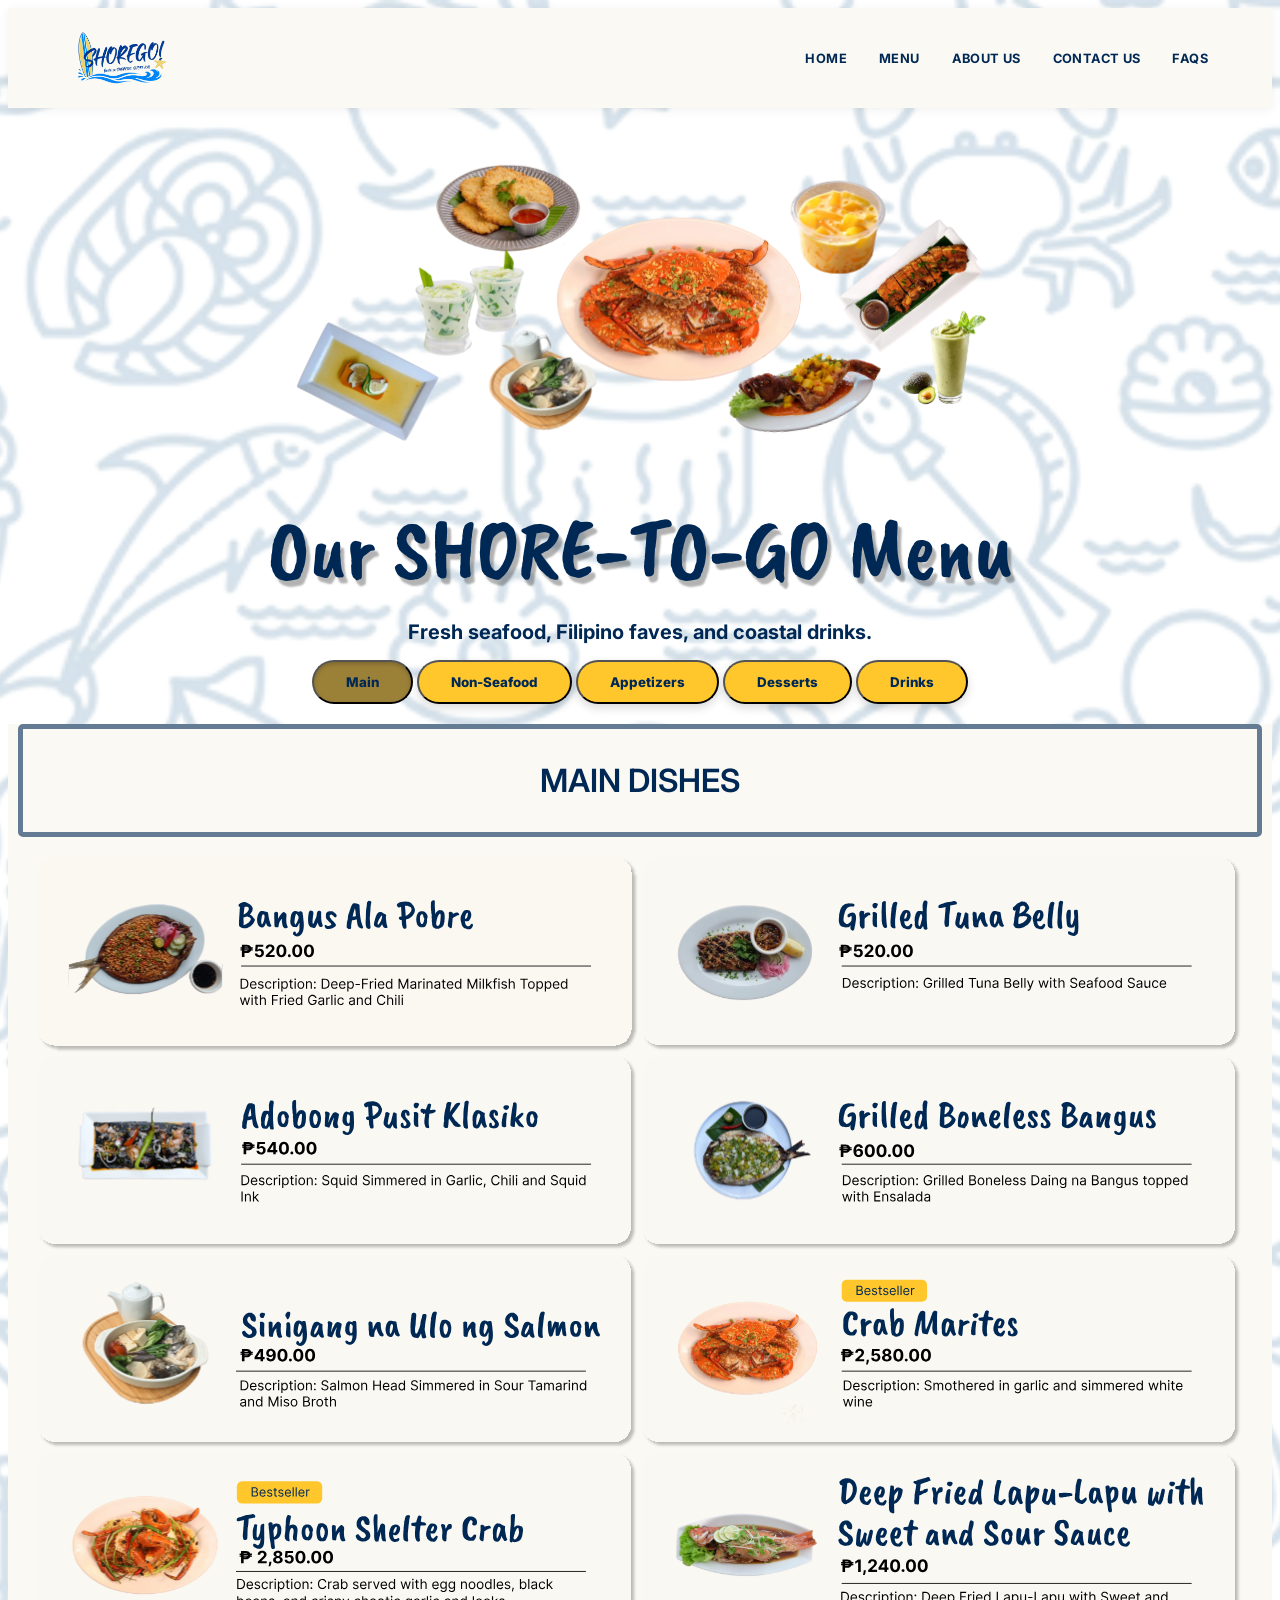
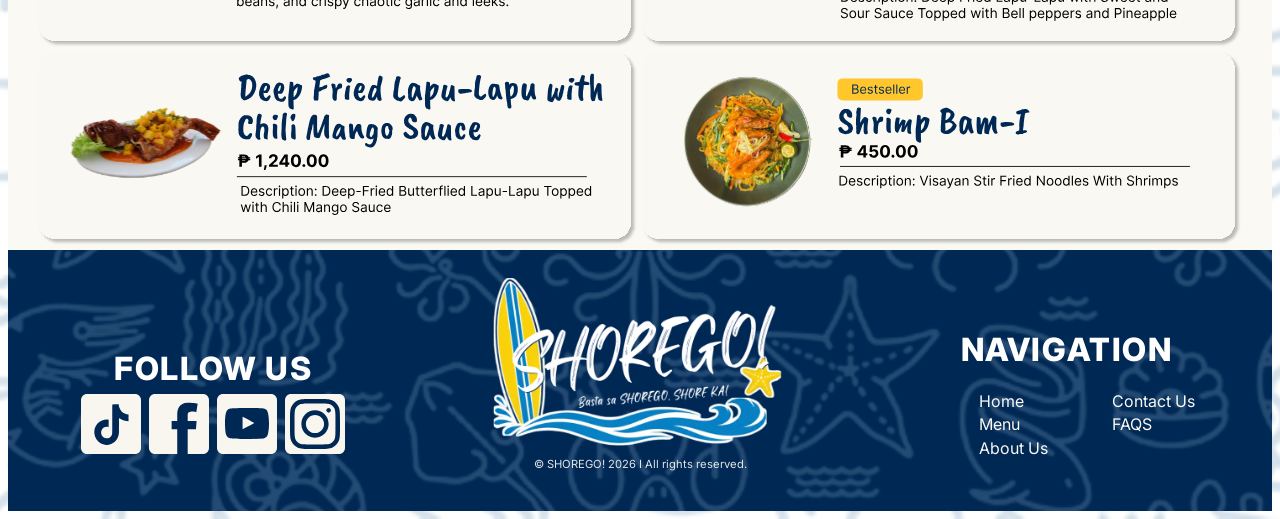
==== menu.html @ eb46c558 "Added menu page and basic navigation/UX" ====
<!DOCTYPE html>
<html lang="en">
<head>
  <meta charset="UTF-8">
  <meta name="viewport" content="width=device-width, initial-scale=1.0">
  <title>Shorego - Basta sa SHOREGO, SHORE KA!</title>
  
  <link rel="stylesheet" href="css/menu-style.css">
  <link href="https://fonts.googleapis.com/css2?family=Inter:wght@400;500;600;700;900&family=Caveat+Brush&display=swap" rel="stylesheet">
</head>
<body>
    <header id="nav">
        <img src="images/shorego_logo.svg" alt="Shorego Logo">
        <input type="checkbox" id="nav-toggle" class="nav-toggle">
        <label for="nav-toggle" id="hamburger-icon" aria-label="Toggle navigation">
            <span></span>
            <span></span>
            <span></span>
        </label>
        <nav>
        <ul id="nav-links">
            <li><a href="index.html">HOME</a></li>
            <li><a href="menu.html">MENU</a></li>
            <li><a href="index.html#about">ABOUT US</a></li>
            <li><a href="index.html#contact">CONTACT US</a></li>
            <li><a href="index.html#faqs">FAQS</a></li>
        </ul>
        </nav>
    </header>
    <section id="main">
        <img src="images/menu_foods_img.svg" alt="Foods">
        <h1>Our SHORE-TO-GO Menu</h1>
        <h2>Fresh seafood, Filipino faves, and coastal drinks.</h2>
    </section>
    <section id="food-items">
        <div>
            <button class="menu-buttons active" data-category="main-dish">Main</button>
            <button class="menu-buttons" data-category="non-seafood">Non-Seafood</button>
            <button class="menu-buttons" data-category="appetizers">Appetizers</button>
            <button class="menu-buttons" data-category="desserts">Desserts</button>
            <button class="menu-buttons" data-category="drinks">Drinks</button>
        </div>
        <div id="food-items-sections">
            <section class="food-item main-dish">
                <div class="food-type-id">
                    <p>MAIN DISHES</p>
                </div>
                <div>
                    <img src="images/menu-items/main-dishes/bangus_ala_pobre.svg" alt="Bangus Ala Pobre">
                    <img src="images/menu-items/main-dishes/grilled_tuna_belly.svg" alt="Grilled Tuna Belly">
                    <img src="images/menu-items/main-dishes/adobong_pusit_klasiko.svg" alt="Adobong Pusit Klasiko">
                    <img src="images/menu-items/main-dishes/grilled_boneless_bangus.svg" alt="Grilled Boneless Bangus">
                    <img src="images/menu-items/main-dishes/sinigang_na_ulo_ng_salmon.svg" alt="Sinigang na Ulo ng Salmon">
                    <img src="images/menu-items/main-dishes/crab_marites.svg" alt="Crab Marites">
                    <img src="images/menu-items/main-dishes/typhoon_shelter_crab.svg" alt="Typhoon Shelter Crab">
                    <img src="images/menu-items/main-dishes/deep_fried_lapu-lapu_with_sweet_and_sour_sauce.svg" alt="Deep Fried Lapu-Lapu with Sweet and Sour Sauce">
                    <img src="images/menu-items/main-dishes/deep_fried_lapu-lapu_with_chili_mango_sauce.svg" alt="Deep Fried Lapu-Lapu with Chili Mango Sauce">
                    <img src="images/menu-items/main-dishes/shrimp_bam-i.svg" alt="Shrimp Bam-I">
                </div>
            </section>
            <section class="food-item non-seafood">
                <div class="food-type-id">
                    <p>NON-SEAFOODS</p>
                </div>
                <div>
                    <img src="images/menu-items/non-seafoods/crispy_pata.svg" alt="Crispy Pata">
                    <img src="images/menu-items/non-seafoods/bistek_tagalog.svg" alt="Bistek Tagalog">
                    <img src="images/menu-items/non-seafoods/beef_caldereta.svg" alt="Beef Caldereta">
                    <img src="images/menu-items/non-seafoods/lechon_kawali.svg" alt="Lechon Kawali">
                    <img src="images/menu-items/non-seafoods/kanto_fried_chicken.svg" alt="Kanto Fried Chicken">
                </div>
            </section>
            <section class="food-item appetizers">
                <div class="food-type-id">
                    <p>APPETIZERS</p>
                </div>
                <div>
                    <img src="images/menu-items/appetizers/crispy_calamares.svg" alt="Crispy Calamares">
                    <img src="images/menu-items/appetizers/crispy_crablets.svg" alt="Crispy Crablets">
                    <img src="images/menu-items/appetizers/chicharon_bulaklak.svg" alt="Chicharon Bulaklak">
                    <img src="images/menu-items/appetizers/fried_spring_rolls.svg" alt="Fried Spring Rolls">
                    <img src="images/menu-items/appetizers/shrimp_pancakes.svg" alt="Shrimp Pancakes">
                </div>
            </section>
            <section class="food-item desserts">
                <div class="food-type-id">
                    <p>DESSERTS</p>
                </div>
                <div>
                    <img src="images/menu-items/desserts/leche_flan.svg" alt="Leche Flan">
                    <img src="images/menu-items/desserts/ginataang_bilo-bilo.svg" alt="Ginataang Bilo-Bilo">
                    <img src="images/menu-items/desserts/coconut_coffee_jelly.svg" alt="Coconut Coffee Jelly">
                    <img src="images/menu-items/desserts/mango_sago_supreme.svg" alt="Mango Sago Supreme">
                    <img src="images/menu-items/desserts/halo-halo_royale.svg" alt="Halo-Halo Royale">
                    <img src="images/menu-items/desserts/mais_con_yelo.svg" alt="Mais Con Yelo">
                    <img src="images/menu-items/desserts/saba_con_yelo.svg" alt="Saba Con Yelo">
                    <img src="images/menu-items/desserts/puto.svg" alt="Puto">
                    <img src="images/menu-items/desserts/buko_pandan.svg" alt="Buko Pandan">
                </div>
            </section>
            <section class="food-item drinks">
                <div class="food-type-id">
                    <p>DRINKS</p>
                </div>
                <div>
                    <img src="images/menu-items/drinks/buko_juice.svg" alt="Buko Juice">
                    <img src="images/menu-items/drinks/buko_shake.svg" alt="Buko Shake">
                    <img src="images/menu-items/drinks/mango_juice.svg" alt="Mango Juice">
                    <img src="images/menu-items/drinks/mango_shake.svg" alt="Mango Shake">
                    <img src="images/menu-items/drinks/melon_juice.svg" alt="Melon Juice">
                    <img src="images/menu-items/drinks/melon_shake.svg" alt="Melon Shake">    
                    <img src="images/menu-items/drinks/avocado_juice.svg" alt="Avocado Juice">
                    <img src="images/menu-items/drinks/avocado_shake.svg" alt="Avocado Shake">
                    <img src="images/menu-items/drinks/pineapple_juice.svg" alt="Pineapple Juice">
                    <img src="images/menu-items/drinks/pineapple_shake.svg" alt="Pineapple Shake">
                    <img src="images/menu-items/drinks/kiwi_juice.svg" alt="Kiwi Juice">
                    <img src="images/menu-items/drinks/kiwi_shake.svg" alt="Kiwi Shake">
                </div>
            </section>
        </div>
    </section>
    <footer>
        <div id="footer-socials">
            <h4>FOLLOW US</h4>
            <div id="socials">
                <img src="images/tiktok.svg" alt="TikTok">
                <img src="images/fb.svg" alt="Facebook">
                <img src="images/yt.svg" alt="YouTube">
                <img src="images/ig.svg" alt="Instagram">
            </div>
        </div>
        <div id="footer-logo">
            <img src="images/shorego_logo_2.svg" alt="Shorego Logo">
            <p>© SHOREGO! 2026 I All rights reserved.</p>
        </div>
        <div id="footer-nav">
            <h4>NAVIGATION</h4>
            <div id="footer-links">
                <ul>
                    <li><a href="index.html">Home</a></li>
                    <li><a href="menu.html">Menu</a></li>
                    <li><a href="index.html#about">About Us</a></li>
                </ul>
                <ul>
                    <li><a href="index.html#contact">Contact Us</a></li>
                    <li><a href="index.html#faqs">FAQS</a></li>
                </ul>
            </div>
      </div>
    </footer>
    <script src="scripts/menu-script.js"></script>
</body>
</html>
---- css/menu-style.css ----
:root {
    --primary-bg: #FBF9F3;          
    --accent-navy: #002855;
    --accent-yellow: #FFC72C;
    --card-bg: rgba(249, 246, 239, 0.78); 
    --text-primary: #002855;
    --text-black: #1a1a1a;
    --text-white: #ffffff;
    
    --font-main: 'Inter', sans-serif;
    --font-cursive: 'Caveat Brush', cursive;

    --container-max: 1120px;
    --section-pad-y: clamp(1.75rem, 3.5vw, 2.75rem);
    --title-pad-top: clamp(1.75rem, 3.5vw, 2.75rem);
    --title-pad-bottom: clamp(1rem, 2vw, 1.5rem);
    --card-gap: clamp(1rem, 1.8vw, 1.5rem);
}

*, *::before, *::after {
    box-sizing: border-box;
}

body, footer {
    background-size: cover;
    background-position: center;
    background-repeat: no-repeat;
}

body {
    background-image: url(../images/pattern_doodles2.svg);
}

#nav {
    position: sticky;
    top: 0;
    z-index: 1000;
    height: clamp(100px, 6vw, 100px);
    display: flex;
    justify-content: space-between;
    align-items: center;
    padding: 0 clamp(1.25rem, 5vw, 4rem);
    background: var(--primary-bg);
    box-shadow: 0 2px 10px rgba(0, 0, 0, 0.06);
}

#nav img { 
    height: clamp(50px, 4vw, 101px); 
    width: auto;
}

#nav-links {
    list-style: none;
    display: flex;
    align-items: center;
    gap: clamp(1.25rem, 2.5vw, 2.5rem);
}

#nav-links a {
    text-decoration: none;
    color: var(--accent-navy);
    font-family: var(--font-main);
    font-size: clamp(0.8rem, 1vw, 0.95rem);
    font-weight: 700;
    letter-spacing: 0.03em;
    transition: color 0.2s ease;
    cursor: pointer;
}

#nav-links a:hover { 
    color: var(--accent-yellow); 
}

#nav-toggle, 
#hamburger-icon { 
    display: none; 
}

#main, #food-items {
    text-align: center;
}

#main img { 
    width: clamp(300px, 60vw, 1200px);
    height: auto;
}

#main h1 {
    font-family: var(--font-cursive);
    color: var(--accent-navy);
    font-size: clamp(85px, 1.3vw, 100px);
    font-weight: 300;
    text-shadow: 4px 6px 2px rgba(0,0,0,0.3);
    margin-bottom: 0px;
    margin-top: 0px;
}

#main h2 {
    font-family: var(--font-main);
    color: var(--accent-navy);
    font-size: clamp(20px, 1.3vw, 30px);
}

.menu-buttons {
    background: var(--accent-yellow);
    color: var(--accent-navy);
    font-family: var(--font-main);
    font-size: clamp(20px 1.3vw, 24px);
    font-weight: 800;
    padding: clamp(0.55rem, 1vw, 0.75rem) clamp(1.5rem, 2.5vw, 2.25rem);
    border-radius: 50px;
    text-decoration: none;
    box-shadow: 0 4px 10px rgba(0, 0, 0, 0.15);
    transition: transform 0.2s ease, box-shadow 0.2s ease;
}

.menu-buttons:not(.active):hover, #food-items img:hover { 
    transform: translateY(-2px); 
    box-shadow: 0 6px 14px rgba(0, 0, 0, 0.2);
}

.menu-buttons.active{
    background-color: #9b8038; 
    cursor: default;   
    pointer-events: none;     
    box-shadow: inset 0 2px 4px rgba(0,0,0,0.2);
}

.food-item {
    display: none;
}

.food-item.main-dish {
    display: block;
}

.hidden {
    display: none !important;
}
.visible {
    display: block !important;
    animation: fadeInUp 0.4s ease-out forwards; 
}

@keyframes fadeInUp {
  from {
    opacity: 0;
    transform: translateY(15px);
  }
  to {
    opacity: 1;
    transform: translateY(0);
  }
}

#food-items img {
    width: clamp(300px, 100%, 600px);
    background-color: transparent;
    transition: transform 0.2s ease, box-shadow 0.2s ease;
}

#food-items-sections {
    scroll-margin-top: 80px;
    background-color: var(--primary-bg);
}

.food-type-id {
    font-family: var(--font-main);
    color: var(--accent-navy);
    font-size: clamp(1rem, 4vw, 2rem);
    font-weight: 600;
    border: 5px solid #00285599;
    border-radius: 5px;
    margin: 20px 10px;
}

footer {
    background-color: var(--accent-navy);
    background-image: url(../images/pattern_doodles2.svg);
    display: flex;
    justify-content: space-between;
    align-items: center;
    color: var(--text-white);
    padding: 1.75rem 0;
    gap: 1rem;
    flex-wrap: wrap;
    font-family: var(--font-main);
}

#footer-socials,
#footer-logo,
#footer-nav {
    display: flex;
    flex-direction: column;
    align-items: center;
    flex: 1;
}

#footer-socials h4, 
#footer-nav h4 {
    font-size:clamp(1rem, 4vw, 2rem); 
    font-weight: 800;
    margin-bottom: 0.4rem;
    letter-spacing: 0.05em;
}

#socials {
    display: flex;
    gap: 0.5rem;
    justify-content: center;
}

#socials {
    display: flex; 
    justify-content: center; 
    align-items: center;
    transition: transform 0.2s ease, background-color 0.2s ease;
    cursor: pointer;
}

#socials:hover {
    transform: translateY(-2px);
    background: var(--accent-yellow);
}

#socials img { 
    height: clamp(30px, 100%,60px);
}

#footer-logo img { 
    height: clamp(100px, 20vw, 168px);
    width: auto;
}

#footer-logo p { 
    font-size: 0.7rem; 
    color: var(--primary-bg); 
    opacity: 0.9;
    white-space: nowrap;
}

#footer-links { 
  display: flex; 
  gap: 1.5rem; 
}

#footer-links ul { 
  list-style: none; 
  display: flex; 
  flex-direction: column; 
  gap: 0.2rem; 
}

#footer-links a { 
  color: var(--primary-bg); 
  text-decoration: none; 
  font-size: 1rem; 
  transition: color 0.2s ease;
}

#footer-links a:hover {
  color: var(--accent-yellow);
}

@media (max-width: 860px) {
}

@media (max-width: 768px) {
    #nav { 
        padding: 0 1.25rem; 
        height: 62px;
        position: relative;
    }

    #hamburger-icon { 
        display: flex; 
        flex-direction: column; 
        justify-content: center;
        gap: 5px; 
        cursor: pointer; 
        padding: 0.5rem;
        z-index: 1001;
    }

    #hamburger-icon span { 
        width: 24px; 
        height: 2.5px; 
        background: var(--accent-navy); 
        border-radius: 2px;
        transition: transform 0.3s ease, opacity 0.3s ease; 
    }
    
    #nav nav { 
        position: absolute;
        top: 100%; 
        left: 0; 
        width: 100%;
        background: var(--primary-bg);
        box-shadow: 0 10px 20px rgba(0, 0, 0, 0.1);
        max-height: 0; 
        overflow: hidden;
        transition: max-height 0.35s ease-in-out;
        z-index: 1000;
    }

    #nav-links { 
        display: flex;
        flex-direction: column; 
        padding: 1.25rem 0; 
        gap: 1.15rem; 
    }

    #nav-links a {
        font-size: 0.95rem;
        display: block;
        padding: 0.25rem 1rem;
    }
    
    #nav-toggle:checked ~ nav { 
        max-height: 340px;
        border-bottom: 3px solid var(--accent-yellow);
    }

    #nav-toggle:checked ~ #hamburger-icon span:nth-child(1) { 
        transform: translateY(7.5px) rotate(45deg); 
    }

    #nav-toggle:checked ~ #hamburger-icon span:nth-child(2) { 
        opacity: 0; 
    }

    #nav-toggle:checked ~ #hamburger-icon span:nth-child(3) { 
        transform: translateY(-7.5px) rotate(-45deg); 
    }
}

@media (max-width: 520px) {
    #main img {
        display: none;
    }
}
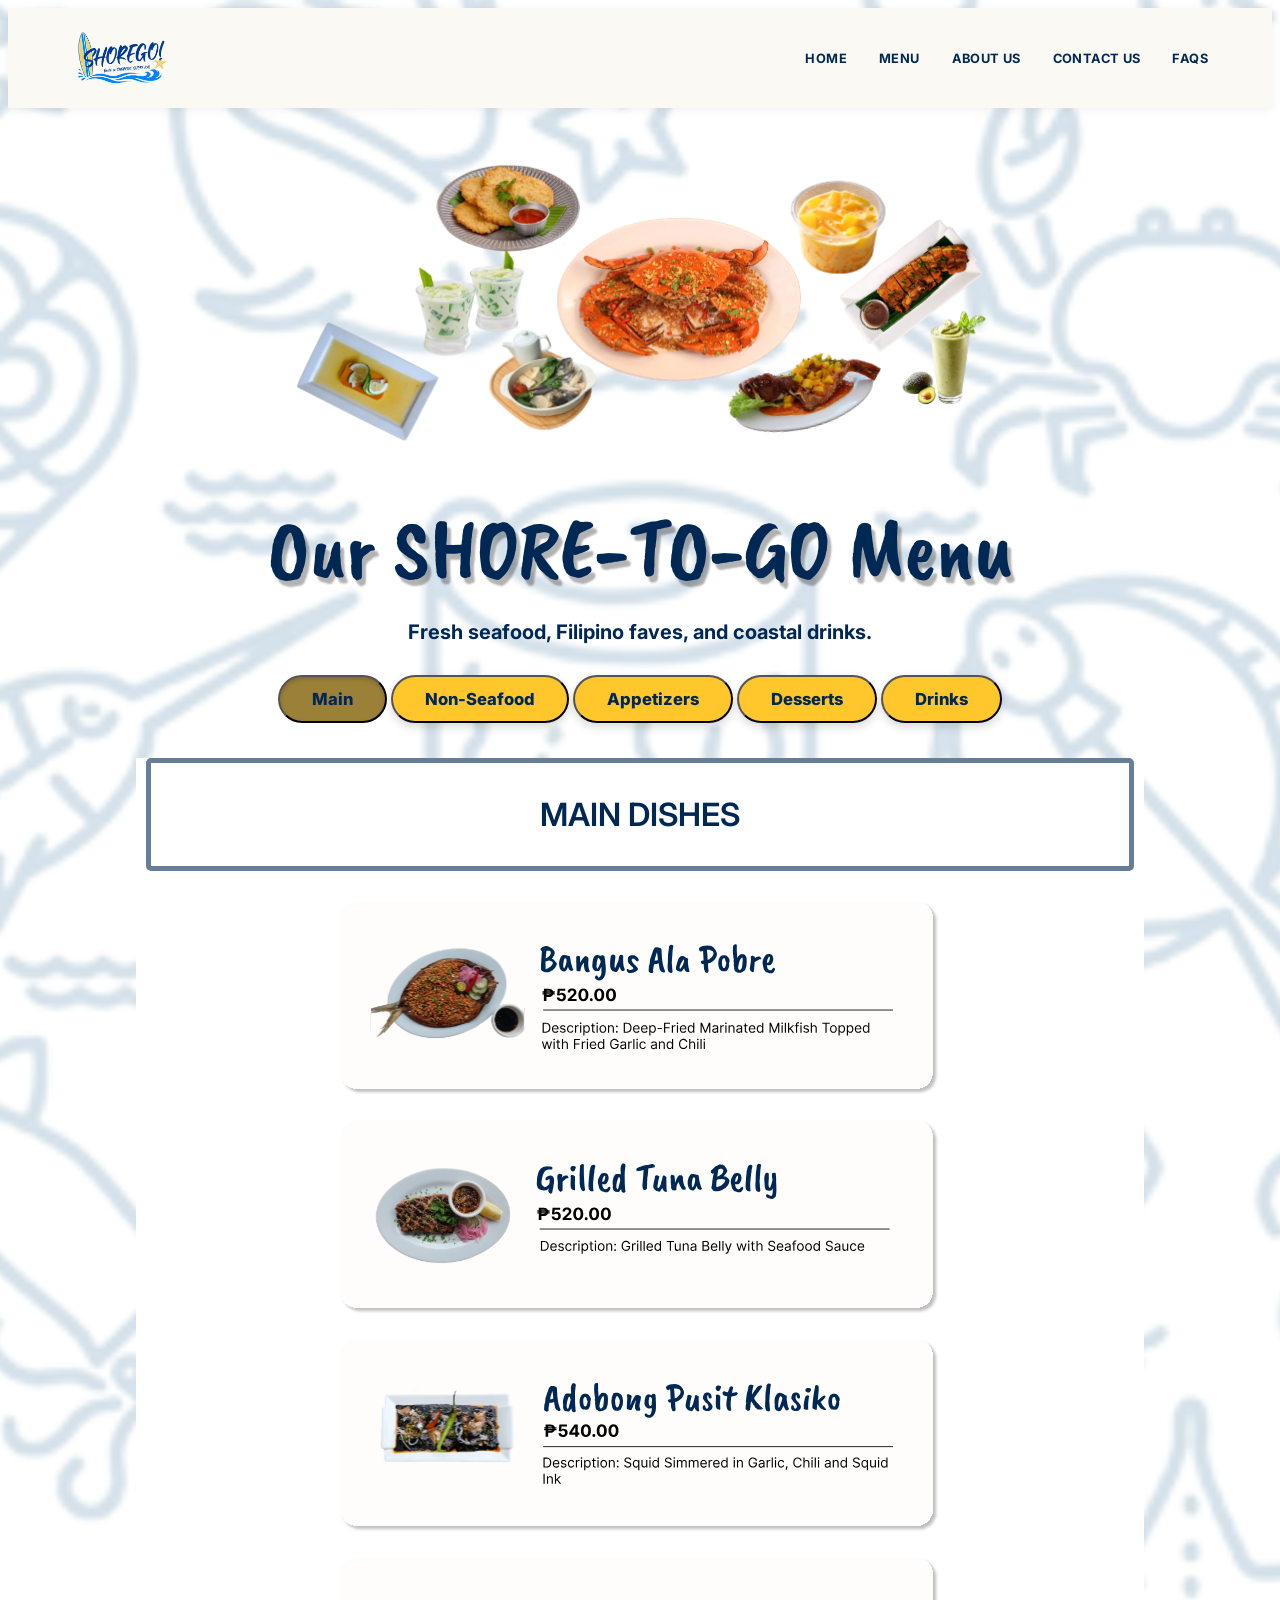
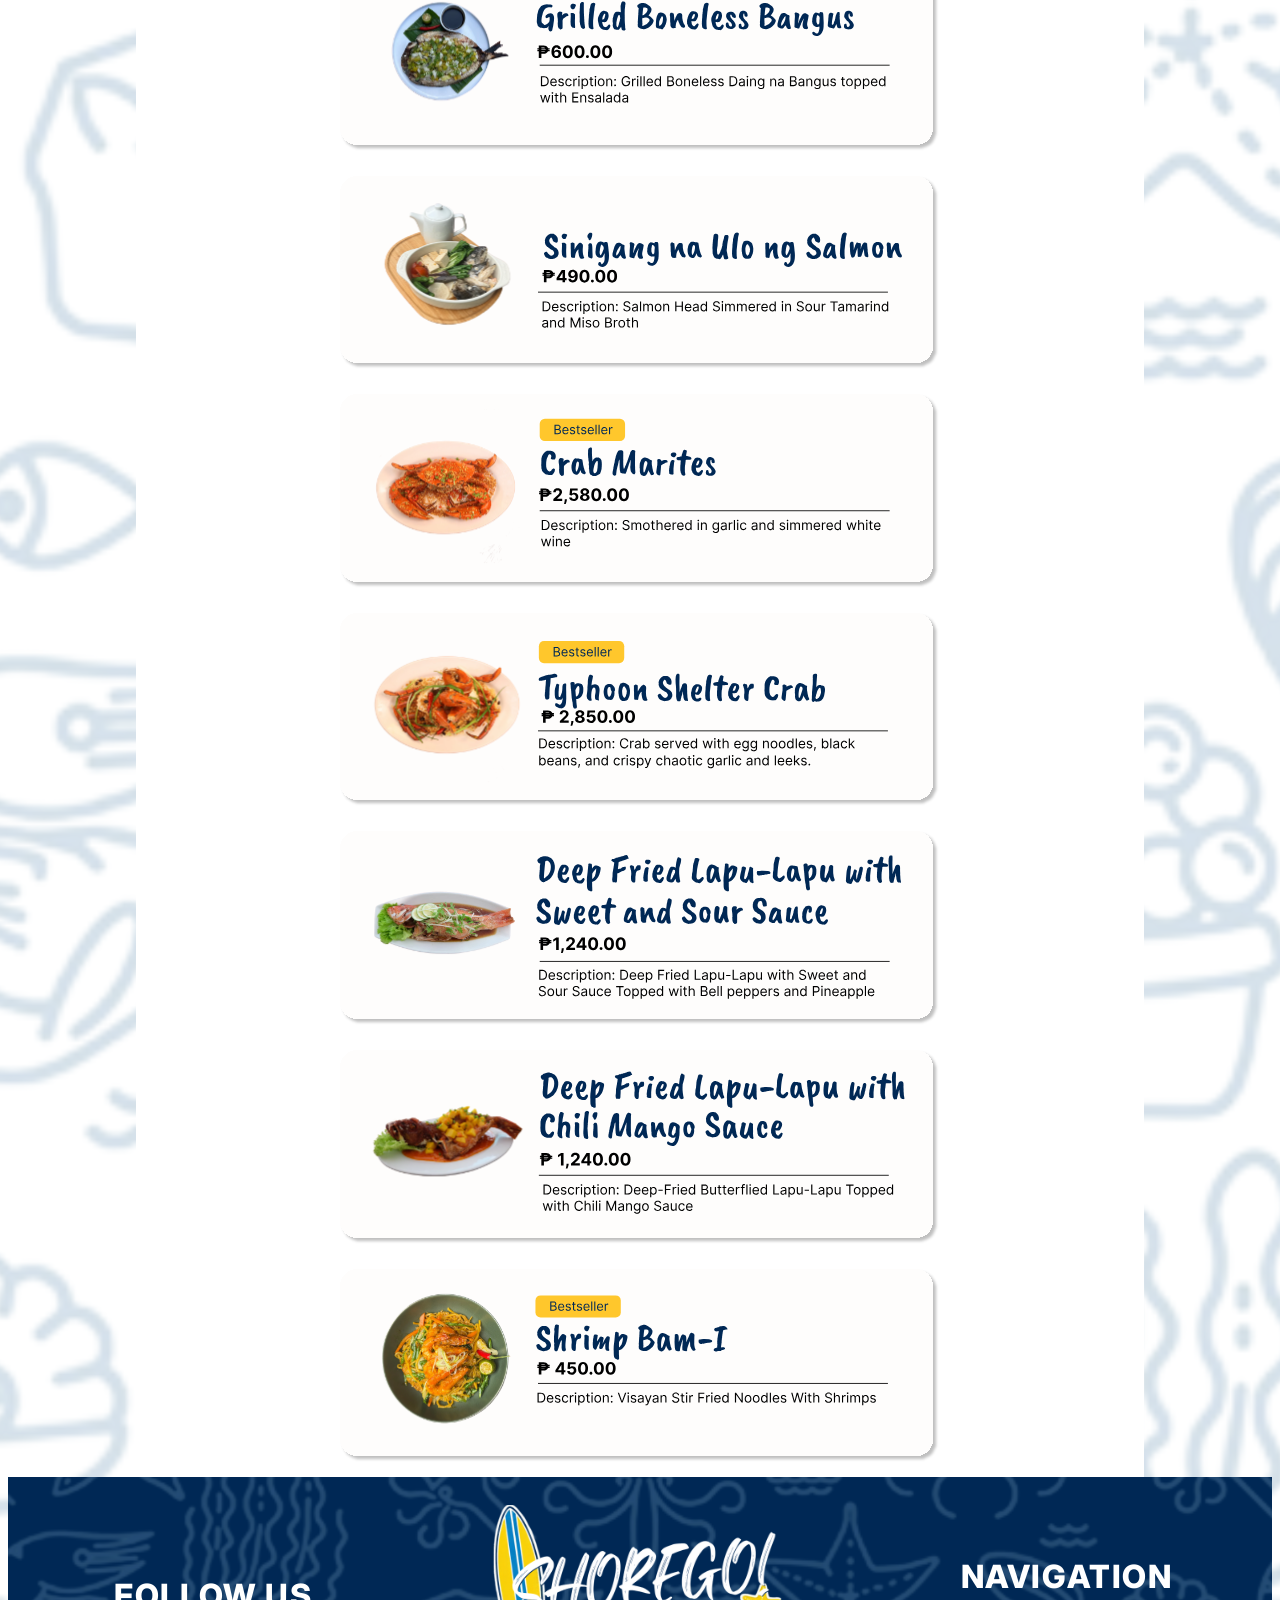
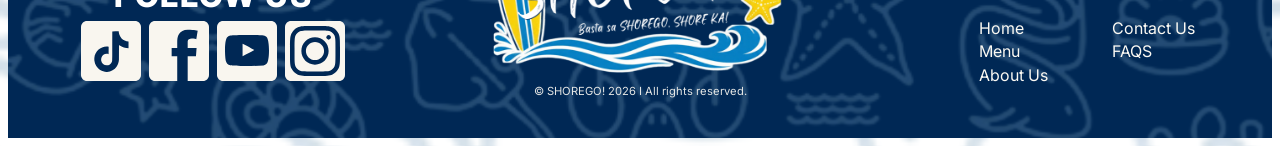
==== commit c4940b5e: "Added more animations and fixed some things" ====
--- a/menu.html
+++ b/menu.html
@@ -33,7 +33,7 @@
         <h2>Fresh seafood, Filipino faves, and coastal drinks.</h2>
     </section>
     <section id="food-items">
-        <div>
+        <div class="sticky-btn">
             <button class="menu-buttons active" data-category="main-dish">Main</button>
             <button class="menu-buttons" data-category="non-seafood">Non-Seafood</button>
             <button class="menu-buttons" data-category="appetizers">Appetizers</button>
--- a/css/menu-style.css
+++ b/css/menu-style.css
@@ -105,7 +105,7 @@
     background: var(--accent-yellow);
     color: var(--accent-navy);
     font-family: var(--font-main);
-    font-size: clamp(20px 1.3vw, 24px);
+    font-size: clamp(12px, 1.3vw, 24px);
     font-weight: 800;
     padding: clamp(0.55rem, 1vw, 0.75rem) clamp(1.5rem, 2.5vw, 2.25rem);
     border-radius: 50px;
@@ -126,8 +126,33 @@
     box-shadow: inset 0 2px 4px rgba(0,0,0,0.2);
 }
 
+.sticky-btn {
+    position: -webkit-sticky;
+    position: sticky;
+    top: 100px;
+    z-index: 100;
+    padding: 15px 0;
+    animation: addStickyBackground linear both;
+    animation-timeline: scroll();
+    animation-range: 700px 770px; 
+}
+
+@keyframes addStickyBackground {
+    from {
+        background-color: transparent;
+        box-shadow: none;
+        border-bottom: 1px solid transparent;
+    }
+    to {
+        background-color: #ffffff;
+        box-shadow: 0 4px 12px rgba(0, 0, 0, 0.05);
+        border-bottom: 1px solid #eee;
+    }
+}
+
 .food-item {
     display: none;
+    scroll-margin-top: 200px;
 }
 
 .food-item.main-dish {
@@ -143,31 +168,33 @@
 }
 
 @keyframes fadeInUp {
-  from {
-    opacity: 0;
-    transform: translateY(15px);
-  }
-  to {
-    opacity: 1;
-    transform: translateY(0);
-  }
+    from {
+        opacity: 0;
+        transform: translateY(15px);
+    }
+    to {
+        opacity: 1;
+        transform: translateY(0);
+    }
 }
 
 #food-items img {
     width: clamp(300px, 100%, 600px);
     background-color: transparent;
     transition: transform 0.2s ease, box-shadow 0.2s ease;
+    margin: 10px;
 }
 
 #food-items-sections {
     scroll-margin-top: 80px;
-    background-color: var(--primary-bg);
+    margin: 0px 10vw;
+    background-color: #fff;
 }
 
 .food-type-id {
     font-family: var(--font-main);
     color: var(--accent-navy);
-    font-size: clamp(1rem, 4vw, 2rem);
+    font-size: clamp(0.5rem, 4vw, 2rem);
     font-weight: 600;
     border: 5px solid #00285599;
     border-radius: 5px;
@@ -210,17 +237,19 @@
     justify-content: center;
 }
 
-#socials {
+#socials{
     display: flex; 
     justify-content: center; 
     align-items: center;
+    cursor: pointer;
+}
+
+#socials img {
     transition: transform 0.2s ease, background-color 0.2s ease;
-    cursor: pointer;
-}
-
-#socials:hover {
+}
+
+#socials img:hover {
     transform: translateY(-2px);
-    background: var(--accent-yellow);
 }
 
 #socials img { 
@@ -240,26 +269,26 @@
 }
 
 #footer-links { 
-  display: flex; 
-  gap: 1.5rem; 
+    display: flex; 
+    gap: 1.5rem; 
 }
 
 #footer-links ul { 
-  list-style: none; 
-  display: flex; 
-  flex-direction: column; 
-  gap: 0.2rem; 
+    list-style: none; 
+    display: flex; 
+    flex-direction: column; 
+    gap: 0.2rem; 
 }
 
 #footer-links a { 
-  color: var(--primary-bg); 
-  text-decoration: none; 
-  font-size: 1rem; 
-  transition: color 0.2s ease;
+    color: var(--primary-bg); 
+    text-decoration: none; 
+    font-size: 1rem; 
+    transition: color 0.2s ease;
 }
 
 #footer-links a:hover {
-  color: var(--accent-yellow);
+    color: var(--accent-yellow);
 }
 
 @media (max-width: 860px) {
@@ -332,10 +361,21 @@
     #nav-toggle:checked ~ #hamburger-icon span:nth-child(3) { 
         transform: translateY(-7.5px) rotate(-45deg); 
     }
+
+    .sticky-btn {
+        top: 0;
+        animation-range: 300px 370px; 
+    }
 }
 
 @media (max-width: 520px) {
     #main img {
         display: none;
     }
+    #food-items-sections {
+        margin: 0px;
+    }
+    #food-items img {
+        margin: 0px;
+    }
 }
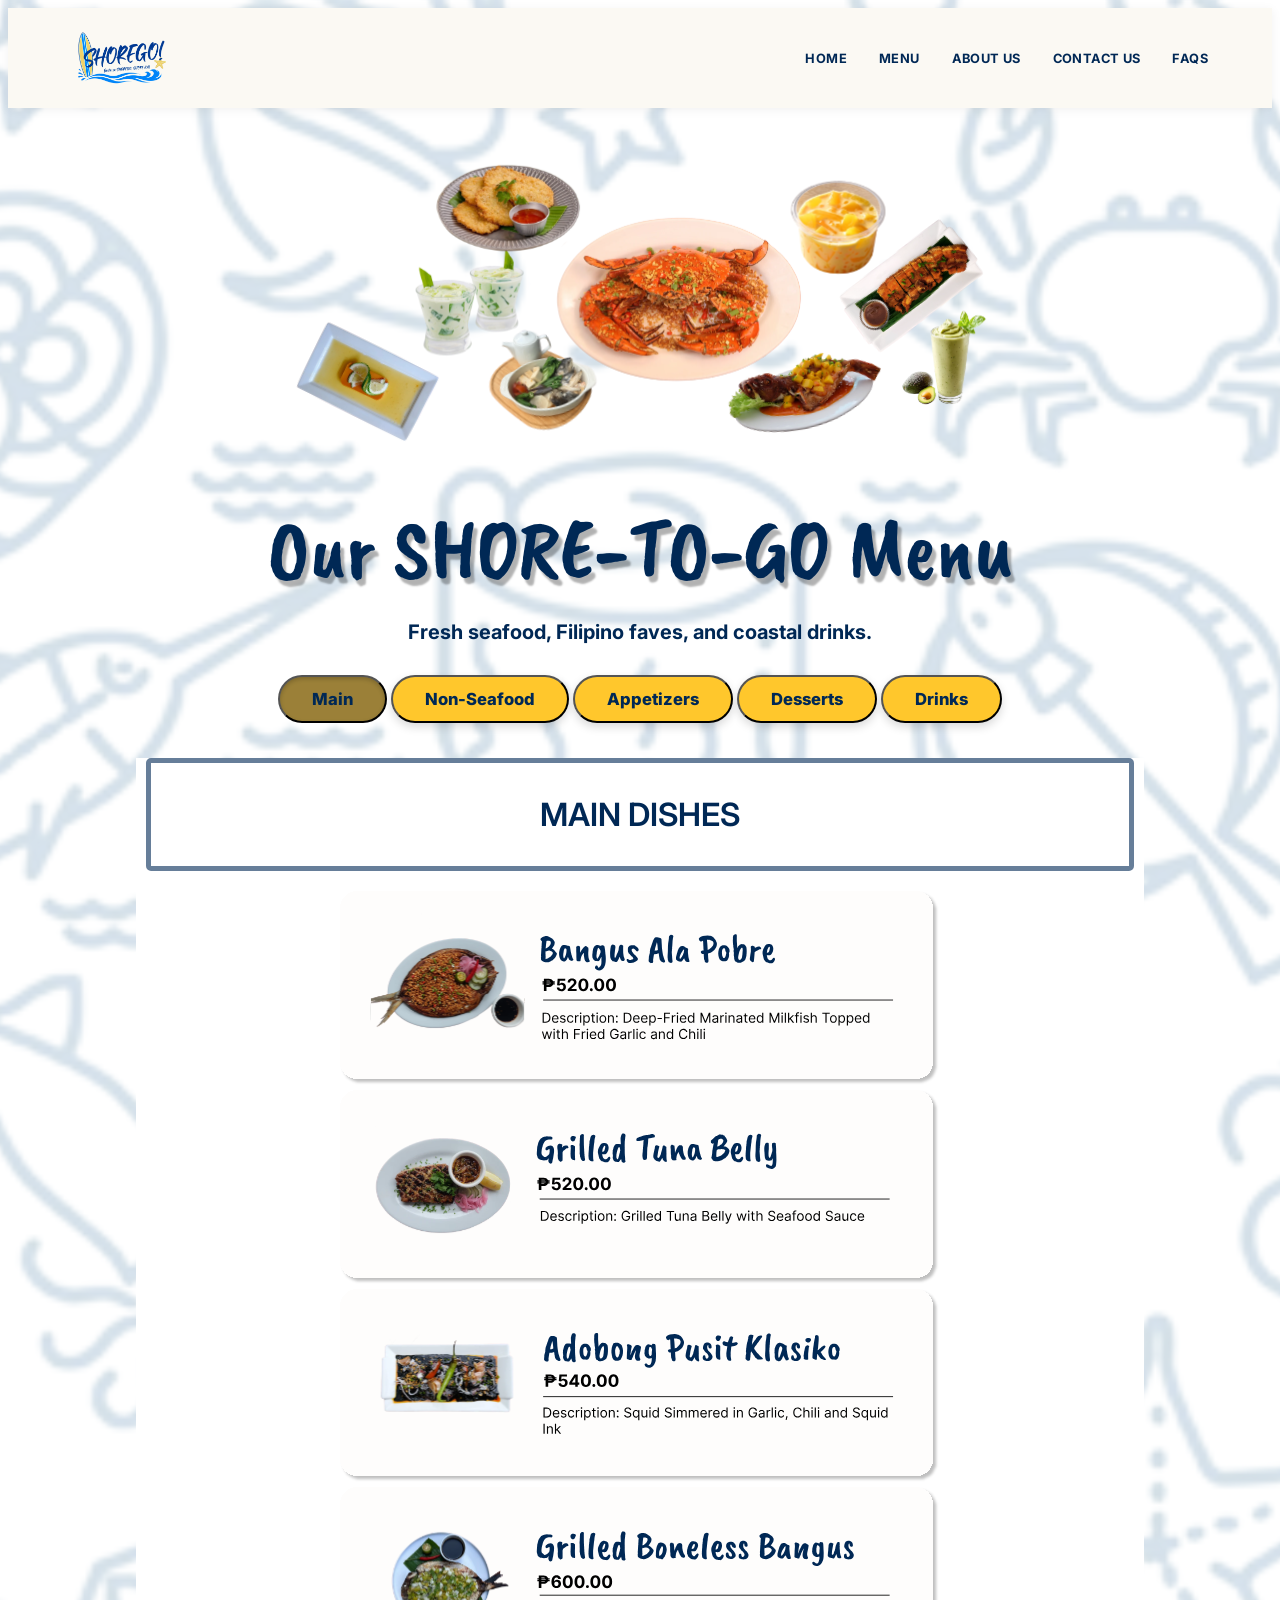
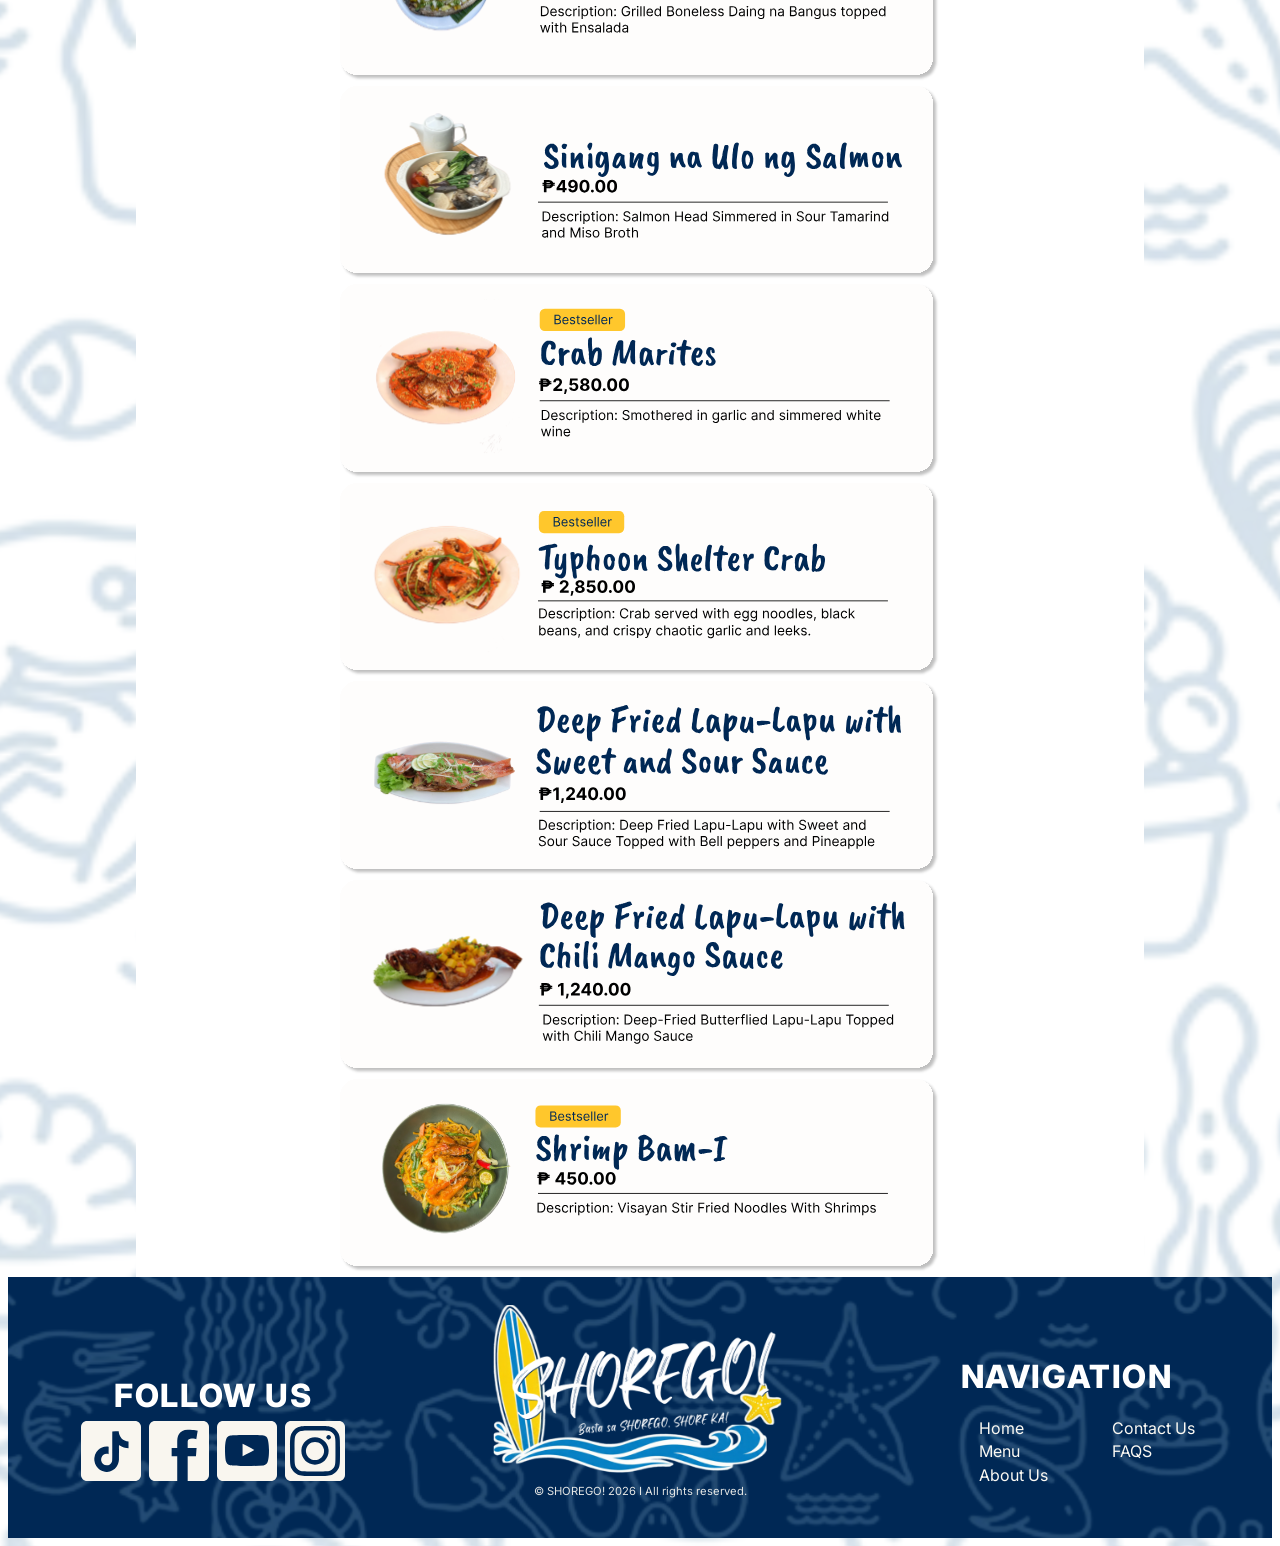
==== commit d4dc72c3: "Added final touches and comments" ====
--- a/menu.html
+++ b/menu.html
@@ -102,19 +102,175 @@
                 <div class="food-type-id">
                     <p>DRINKS</p>
                 </div>
-                <div>
-                    <img src="images/menu-items/drinks/buko_juice.svg" alt="Buko Juice">
-                    <img src="images/menu-items/drinks/buko_shake.svg" alt="Buko Shake">
-                    <img src="images/menu-items/drinks/mango_juice.svg" alt="Mango Juice">
-                    <img src="images/menu-items/drinks/mango_shake.svg" alt="Mango Shake">
-                    <img src="images/menu-items/drinks/melon_juice.svg" alt="Melon Juice">
-                    <img src="images/menu-items/drinks/melon_shake.svg" alt="Melon Shake">    
-                    <img src="images/menu-items/drinks/avocado_juice.svg" alt="Avocado Juice">
-                    <img src="images/menu-items/drinks/avocado_shake.svg" alt="Avocado Shake">
-                    <img src="images/menu-items/drinks/pineapple_juice.svg" alt="Pineapple Juice">
-                    <img src="images/menu-items/drinks/pineapple_shake.svg" alt="Pineapple Shake">
-                    <img src="images/menu-items/drinks/kiwi_juice.svg" alt="Kiwi Juice">
-                    <img src="images/menu-items/drinks/kiwi_shake.svg" alt="Kiwi Shake">
+                <div id="drinks-container">
+                    <div class="drinks-card">
+                        <div class="img-section">
+                            <img src="images/menu-items/drinks/buko_juice.svg" alt="Buko Juice">
+                        </div>
+                        <div class="content-section">
+                            <h2 class="item-title">Buko Juice</h2>
+                            <div class="price-display">₱ <span id="price-value">120.00</span></div>
+                            <div class="size-buttons">
+                                <button class="size-btn active" data-price="120.00">Regular</button>
+                                <button class="size-btn" data-price="170.00">Medio</button>
+                                <button class="size-btn" data-price="200.00">Grande</button>
+                            </div>
+                        </div>
+                    </div>
+                    <div class="drinks-card">
+                        <div class="img-section">
+                            <img src="images/menu-items/drinks/buko_shake.svg" alt="Buko Shake">
+                        </div>
+                        <div class="content-section">
+                            <h2 class="item-title">Buko Shake</h2>
+                            <div class="price-display">₱ <span id="price-value">120.00</span></div>
+                            <div class="size-buttons">
+                                <button class="size-btn active" data-price="120.00">Regular</button>
+                                <button class="size-btn" data-price="170.00">Medio</button>
+                                <button class="size-btn" data-price="200.00">Grande</button>
+                            </div>
+                        </div>
+                    </div>
+                    <div class="drinks-card">
+                        <div class="img-section">
+                            <img src="images/menu-items/drinks/mango_juice.svg" alt="Mango Juice">
+                        </div>
+                        <div class="content-section">
+                            <h2 class="item-title">Mango Juice</h2>
+                            <div class="price-display">₱ <span id="price-value">120.00</span></div>
+                            <div class="size-buttons">
+                                <button class="size-btn active" data-price="120.00">Regular</button>
+                                <button class="size-btn" data-price="170.00">Medio</button>
+                                <button class="size-btn" data-price="200.00">Grande</button>
+                            </div>
+                        </div>
+                    </div>
+                    <div class="drinks-card">
+                        <div class="img-section">
+                            <img src="images/menu-items/drinks/mango_shake.svg" alt="">
+                        </div>
+                        <div class="content-section">
+                            <h2 class="item-title">Mango Shake</h2>
+                            <div class="price-display">₱ <span id="price-value">120.00</span></div>
+                            <div class="size-buttons">
+                                <button class="size-btn active" data-price="120.00">Regular</button>
+                                <button class="size-btn" data-price="170.00">Medio</button>
+                                <button class="size-btn" data-price="200.00">Grande</button>
+                            </div>
+                        </div>
+                    </div>
+                    <div class="drinks-card">
+                        <div class="img-section">
+                            <img src="images/menu-items/drinks/melon_juice.svg" alt="Melon Juice">
+                        </div>
+                        <div class="content-section">
+                            <h2 class="item-title">Melon Juice</h2>
+                            <div class="price-display">₱ <span id="price-value">120.00</span></div>
+                            <div class="size-buttons">
+                                <button class="size-btn active" data-price="120.00">Regular</button>
+                                <button class="size-btn" data-price="170.00">Medio</button>
+                                <button class="size-btn" data-price="200.00">Grande</button>
+                            </div>
+                        </div>
+                    </div>
+                    <div class="drinks-card">
+                        <div class="img-section">
+                            <img src="images/menu-items/drinks/melon_shake.svg" alt="Melon Shake">
+                        </div>
+                        <div class="content-section">
+                            <h2 class="item-title">Melon Shake</h2>
+                            <div class="price-display">₱ <span id="price-value">120.00</span></div>
+                            <div class="size-buttons">
+                                <button class="size-btn active" data-price="120.00">Regular</button>
+                                <button class="size-btn" data-price="170.00">Medio</button>
+                                <button class="size-btn" data-price="200.00">Grande</button>
+                            </div>
+                        </div>
+                    </div>
+                    <div class="drinks-card">
+                        <div class="img-section">
+                            <img src="images/menu-items/drinks/avocado_juice.svg" alt="Avocado Juice">
+                        </div>
+                        <div class="content-section">
+                            <h2 class="item-title">Avocado Juice</h2>
+                            <div class="price-display">₱ <span id="price-value">120.00</span></div>
+                            <div class="size-buttons">
+                                <button class="size-btn active" data-price="120.00">Regular</button>
+                                <button class="size-btn" data-price="170.00">Medio</button>
+                                <button class="size-btn" data-price="200.00">Grande</button>
+                            </div>
+                        </div>
+                    </div>
+                    <div class="drinks-card">
+                        <div class="img-section">
+                            <img src="images/menu-items/drinks/avocado_shake.svg" alt="Avocado Shake">
+                        </div>
+                        <div class="content-section">
+                            <h2 class="item-title">Avocado Shake</h2>
+                            <div class="price-display">₱ <span id="price-value">120.00</span></div>
+                            <div class="size-buttons">
+                                <button class="size-btn active" data-price="120.00">Regular</button>
+                                <button class="size-btn" data-price="170.00">Medio</button>
+                                <button class="size-btn" data-price="200.00">Grande</button>
+                            </div>
+                        </div>
+                    </div>
+                    <div class="drinks-card">
+                        <div class="img-section">
+                            <img src="images/menu-items/drinks/pineapple_juice.svg" alt="Pineapple Juice">
+                        </div>
+                        <div class="content-section">
+                            <h2 class="item-title">Pineapple Juice</h2>
+                            <div class="price-display">₱ <span id="price-value">120.00</span></div>
+                            <div class="size-buttons">
+                                <button class="size-btn active" data-price="120.00">Regular</button>
+                                <button class="size-btn" data-price="170.00">Medio</button>
+                                <button class="size-btn" data-price="200.00">Grande</button>
+                            </div>
+                        </div>
+                    </div>
+                    <div class="drinks-card">
+                        <div class="img-section">
+                            <img src="images/menu-items/drinks/pineapple_shake.svg" alt="Pineapple Shake">
+                        </div>
+                        <div class="content-section">
+                            <h2 class="item-title">Pineapple Shake</h2>
+                            <div class="price-display">₱ <span id="price-value">120.00</span></div>
+                            <div class="size-buttons">
+                                <button class="size-btn active" data-price="120.00">Regular</button>
+                                <button class="size-btn" data-price="170.00">Medio</button>
+                                <button class="size-btn" data-price="200.00">Grande</button>
+                            </div>
+                        </div>
+                    </div>
+                    <div class="drinks-card">
+                        <div class="img-section">
+                            <img src="images/menu-items/drinks/kiwi_juice.svg" alt="Kiwi Juice">
+                        </div>
+                        <div class="content-section">
+                            <h2 class="item-title">Kiwi Juice</h2>
+                            <div class="price-display">₱ <span id="price-value">120.00</span></div>
+                            <div class="size-buttons">
+                                <button class="size-btn active" data-price="120.00">Regular</button>
+                                <button class="size-btn" data-price="170.00">Medio</button>
+                                <button class="size-btn" data-price="200.00">Grande</button>
+                            </div>
+                        </div>
+                    </div>
+                    <div class="drinks-card">
+                        <div class="img-section">
+                            <img src="images/menu-items/drinks/kiwi_shake.svg" alt="Kiwi Shake">
+                        </div>
+                        <div class="content-section">
+                            <h2 class="item-title">Kiwi Shake</h2>
+                            <div class="price-display">₱ <span id="price-value">120.00</span></div>
+                            <div class="size-buttons">
+                                <button class="size-btn active" data-price="120.00">Regular</button>
+                                <button class="size-btn" data-price="170.00">Medio</button>
+                                <button class="size-btn" data-price="200.00">Grande</button>
+                            </div>
+                        </div>
+                    </div>
                 </div>
             </section>
         </div>
--- a/css/menu-style.css
+++ b/css/menu-style.css
@@ -21,6 +21,7 @@
     box-sizing: border-box;
 }
 
+/*Makes bg img cover entire page*/
 body, footer {
     background-size: cover;
     background-position: center;
@@ -31,6 +32,7 @@
     background-image: url(../images/pattern_doodles2.svg);
 }
 
+/*Makes header stick to top*/
 #nav {
     position: sticky;
     top: 0;
@@ -71,6 +73,7 @@
     color: var(--accent-yellow); 
 }
 
+/*Hamburger icon for phones*/
 #nav-toggle, 
 #hamburger-icon { 
     display: none; 
@@ -85,6 +88,7 @@
     height: auto;
 }
 
+/*Top area*/
 #main h1 {
     font-family: var(--font-cursive);
     color: var(--accent-navy);
@@ -101,6 +105,7 @@
     font-size: clamp(20px, 1.3vw, 30px);
 }
 
+/*Filter buttons for food types*/
 .menu-buttons {
     background: var(--accent-yellow);
     color: var(--accent-navy);
@@ -114,7 +119,8 @@
     transition: transform 0.2s ease, box-shadow 0.2s ease;
 }
 
-.menu-buttons:not(.active):hover, #food-items img:hover { 
+/*Effects*/
+.menu-buttons:not(.active):hover, #food-items img:not(.img-section img):hover, .size-btn:hover, .drinks-card:hover { 
     transform: translateY(-2px); 
     box-shadow: 0 6px 14px rgba(0, 0, 0, 0.2);
 }
@@ -126,6 +132,7 @@
     box-shadow: inset 0 2px 4px rgba(0,0,0,0.2);
 }
 
+/*Makes button stick to top*/
 .sticky-btn {
     position: -webkit-sticky;
     position: sticky;
@@ -150,6 +157,7 @@
     }
 }
 
+/*The food section (makes it show only one at a time)*/
 .food-item {
     display: none;
     scroll-margin-top: 200px;
@@ -182,7 +190,6 @@
     width: clamp(300px, 100%, 600px);
     background-color: transparent;
     transition: transform 0.2s ease, box-shadow 0.2s ease;
-    margin: 10px;
 }
 
 #food-items-sections {
@@ -201,6 +208,77 @@
     margin: 20px 10px;
 }
 
+/*Drinks (Might have made it complicated oh well)*/
+#drinks-container {
+    display: flex;
+    justify-content: center;
+    align-items: center;
+    flex-wrap: wrap;
+}
+
+.drinks-card {
+    display: flex;
+    align-items: center;
+    background-color: #f9f6ef33;
+    border-radius: 20px;
+    max-width: 600px;
+    box-shadow: 0 4px 12px rgba(0, 0, 0, 0.05);
+    font-family: var(--font-main);
+    box-shadow: 4px 4px 4px #00000040;
+    transition: transform 0.2s ease, box-shadow 0.2s ease;
+    margin: 10px;
+    padding: 10px 30px;
+}
+
+.img-section img {
+    max-width: 200px;
+    height: auto;
+    display: block;
+    margin: 20px;
+}
+
+.content-section {
+    margin-left: 32px;
+    text-align: left;
+}
+
+.item-title {
+    color: var(--accent-navy);
+    font-family: var(--font-cursive);
+    font-size: clamp(24px, 4vw, 45px);
+    margin: 0 0 8px 0;
+}
+
+.price-display {
+    font-size: 18px;
+    font-weight: bold;
+    color: #333;
+    margin-bottom: 16px;
+}
+
+.size-buttons {
+    display: flex;
+    gap: 12px;
+}
+
+.size-btn {
+    padding: 10px 24px;
+    font-size: 14px;
+    font-weight: bold;
+    border: none;
+    border-radius: 20px;
+    background-color: #e0e0e0;
+    color: #333;
+    cursor: pointer;
+    transition: transform 0.2s ease, box-shadow 0.2s ease;
+}
+
+.size-btn.active {
+    background-color: #f1c443;
+    color: #000;
+}
+
+/*Footer elements*/
 footer {
     background-color: var(--accent-navy);
     background-image: url(../images/pattern_doodles2.svg);
@@ -291,9 +369,7 @@
     color: var(--accent-yellow);
 }
 
-@media (max-width: 860px) {
-}
-
+/*Media queries for different screen sizes*/
 @media (max-width: 768px) {
     #nav { 
         padding: 0 1.25rem; 
@@ -366,6 +442,16 @@
         top: 0;
         animation-range: 300px 370px; 
     }
+
+    .drinks-card {
+        flex-direction: column;
+        padding: 10px;
+    }
+
+    .content-section {
+        margin: 0;
+        text-align: center;
+    }
 }
 
 @media (max-width: 520px) {
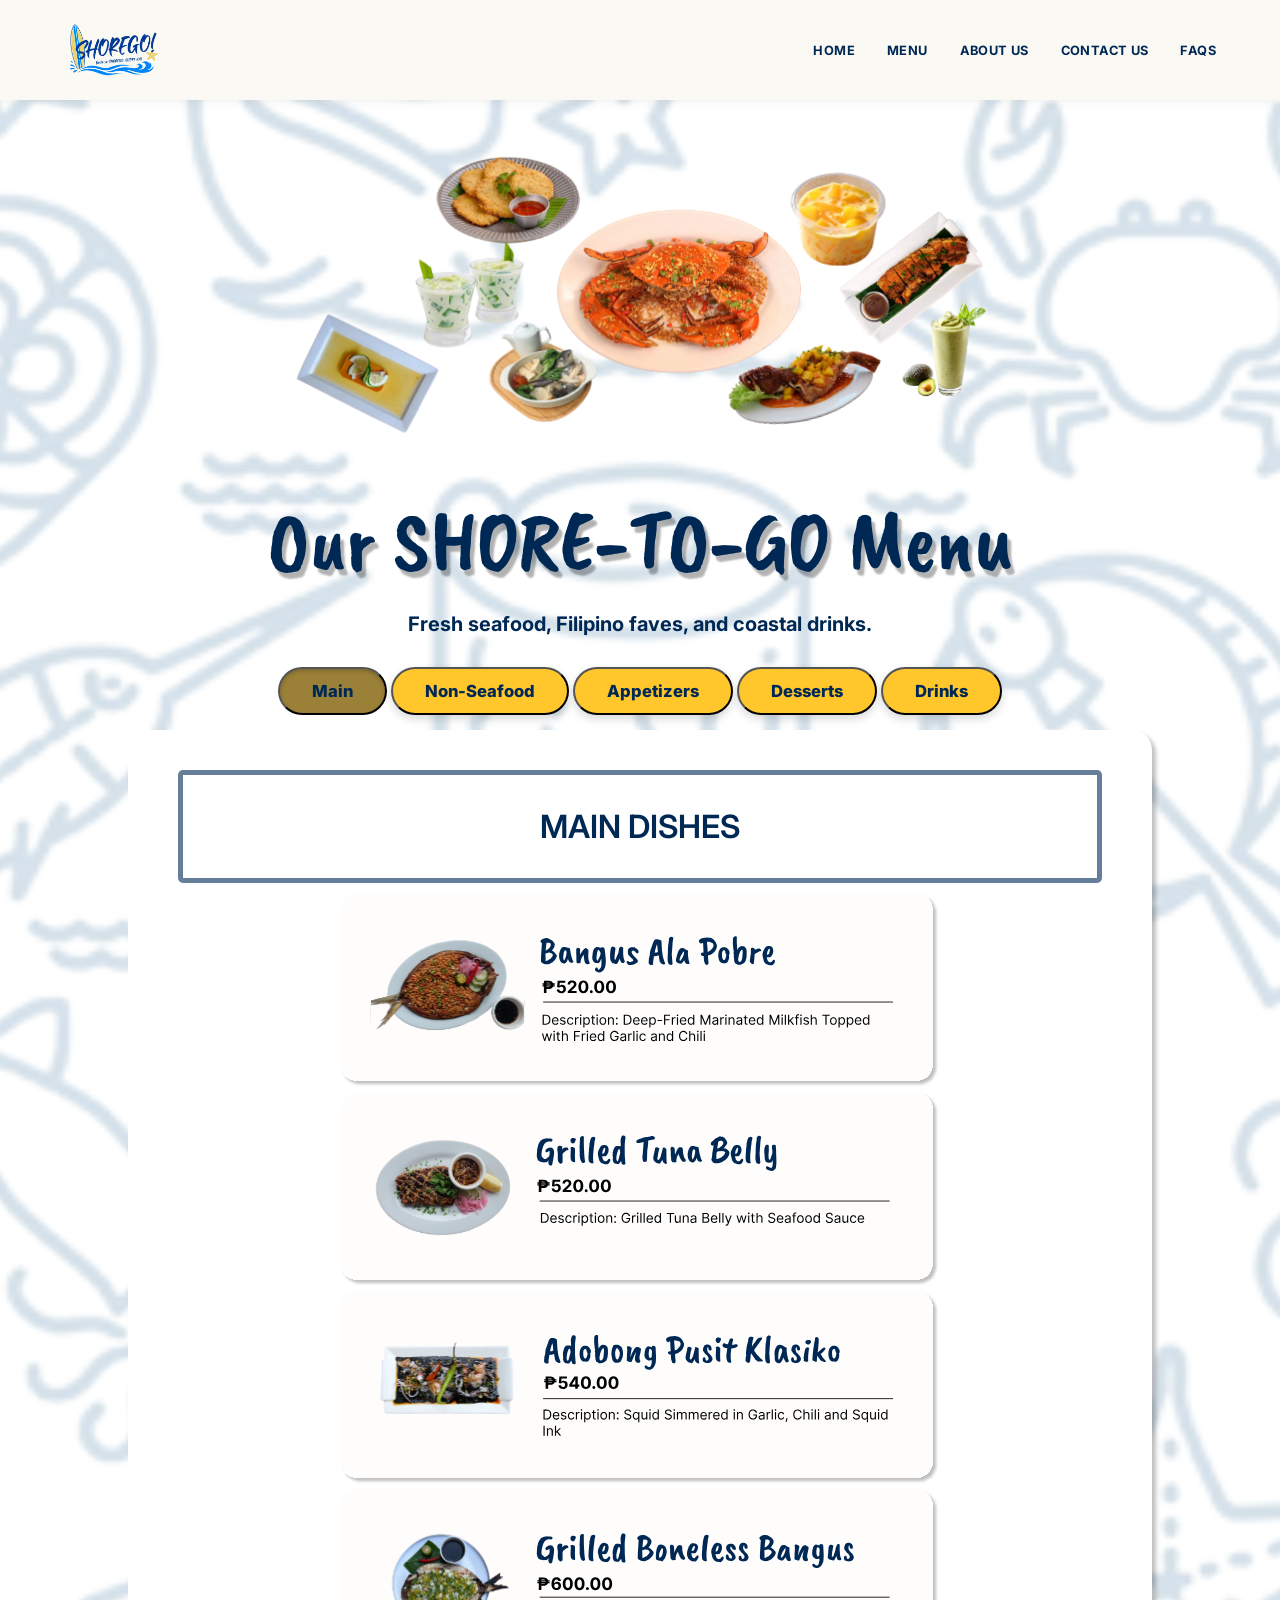
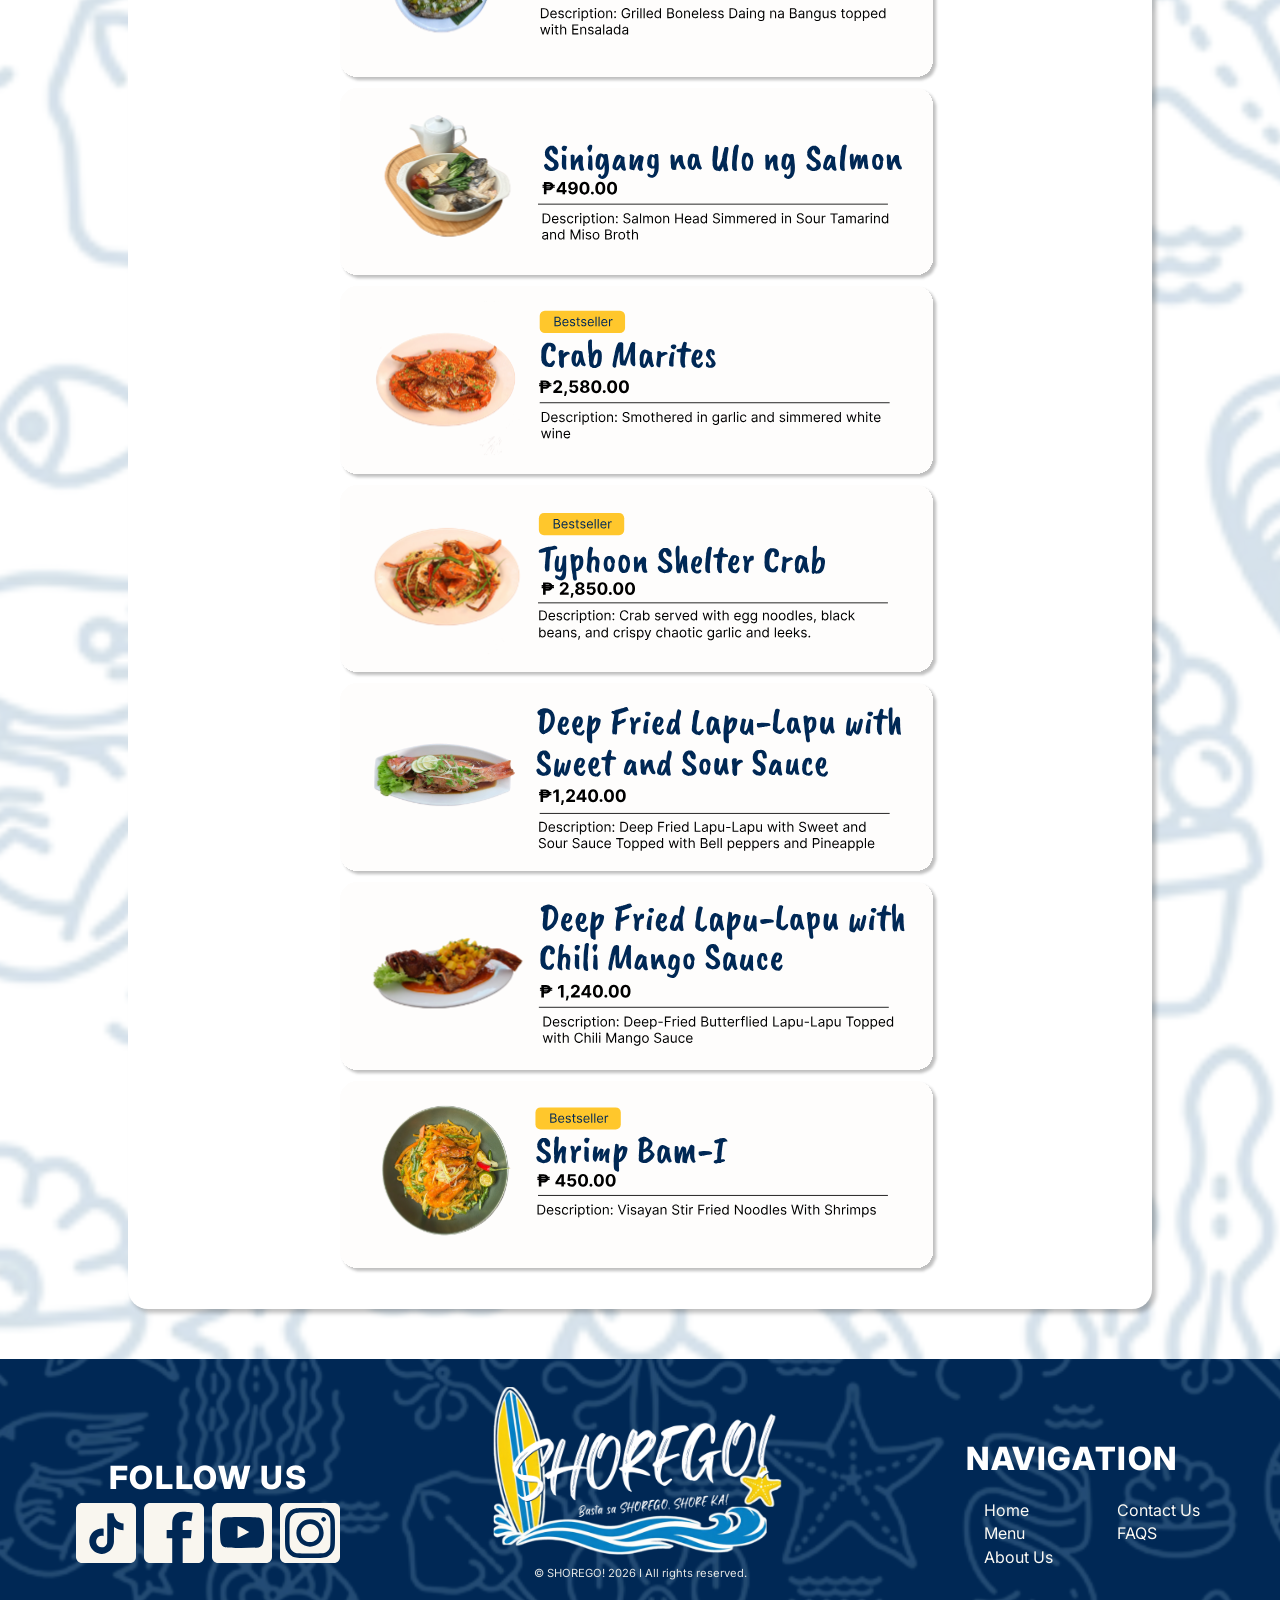
==== commit e03808ce: "Added menu navigation on homepage" ====
--- a/menu.html
+++ b/menu.html
@@ -302,8 +302,9 @@
                     <li><a href="index.html#faqs">FAQS</a></li>
                 </ul>
             </div>
-      </div>
+        </div>
     </footer>
     <script src="scripts/menu-script.js"></script>
+    <script src="scripts/shared-script.js"></script>
 </body>
 </html>
--- a/css/menu-style.css
+++ b/css/menu-style.css
@@ -21,6 +21,12 @@
     box-sizing: border-box;
 }
 
+html, body {
+    margin: 0;
+    padding: 0;
+    width: 100%;
+}
+
 /*Makes bg img cover entire page*/
 body, footer {
     background-size: cover;
@@ -122,7 +128,6 @@
 /*Effects*/
 .menu-buttons:not(.active):hover, #food-items img:not(.img-section img):hover, .size-btn:hover, .drinks-card:hover { 
     transform: translateY(-2px); 
-    box-shadow: 0 6px 14px rgba(0, 0, 0, 0.2);
 }
 
 .menu-buttons.active{
@@ -187,7 +192,8 @@
 }
 
 #food-items img {
-    width: clamp(300px, 100%, 600px);
+    max-width: 600px;
+    width: 100%;
     background-color: transparent;
     transition: transform 0.2s ease, box-shadow 0.2s ease;
 }
@@ -195,7 +201,11 @@
 #food-items-sections {
     scroll-margin-top: 80px;
     margin: 0px 10vw;
+    margin-bottom: 50px;
     background-color: #fff;
+    border-radius: 20px;
+    box-shadow: 4px 4px 4px #00000040;
+    padding: 30px 0px
 }
 
 .food-type-id {
@@ -205,7 +215,7 @@
     font-weight: 600;
     border: 5px solid #00285599;
     border-radius: 5px;
-    margin: 20px 10px;
+    margin: 10px 50px;
 }
 
 /*Drinks (Might have made it complicated oh well)*/
